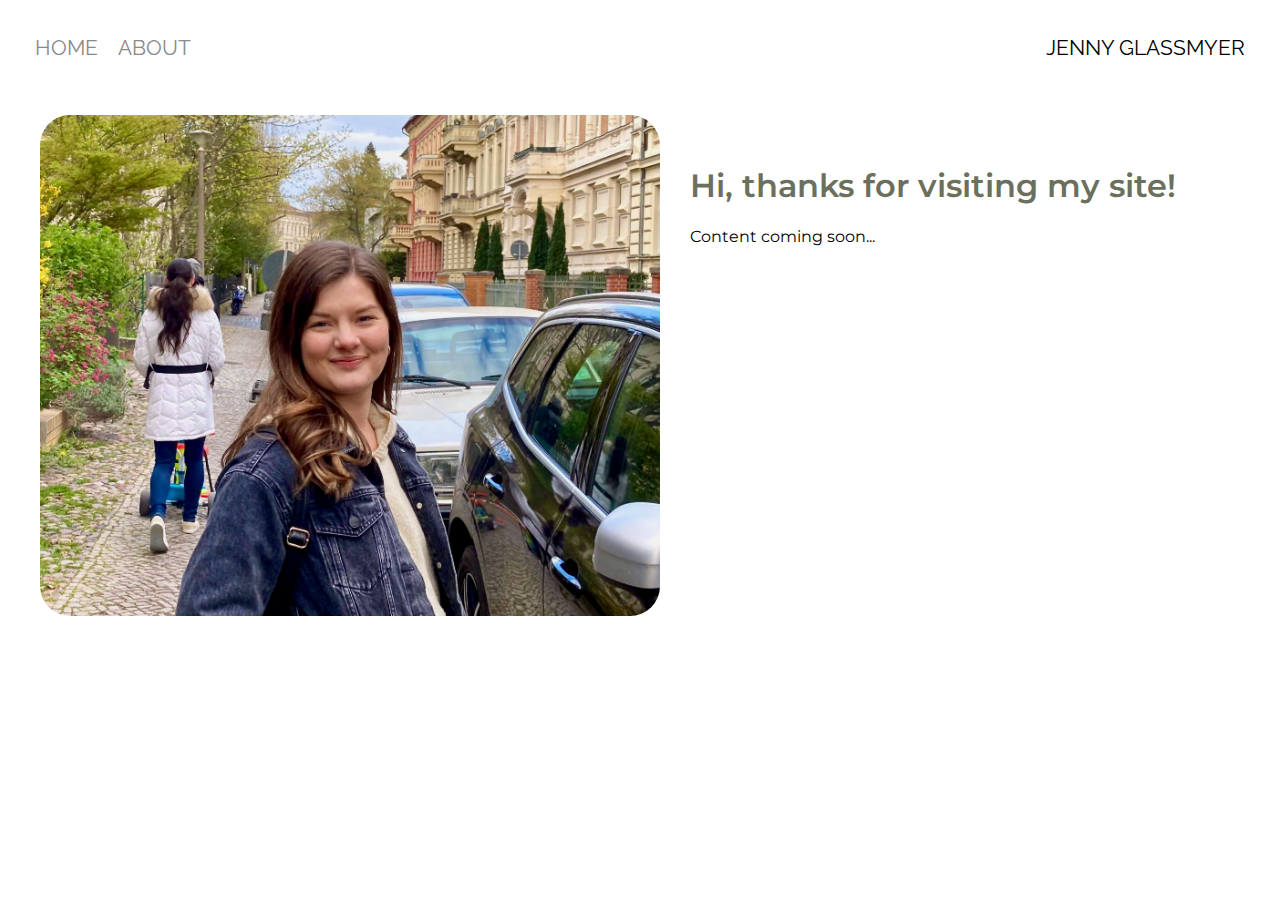
==== about.html @ 5b1f8963 "First commit without connect page connected and with portfolio images no whitespace" ====
<!DOCTYPE html>
<html>

<head>
   <meta charset="utf-8" />
   <title>About</title>
   <link rel="preconnect" href="https://fonts.gstatic.com">
   <link href="https://fonts.googleapis.com/css2?family=Montserrat:wght@100;600&family=Raleway:wght@300&display=swap" rel="stylesheet">
   <link rel="stylesheet" href="styles.css">
</head>

<body>
   <div class="container">
      <div class="nav-wrapper">
         <div class="left-side">
            <div class="nav-link-wrapper">
               <a href="index.html">Home</a>
            </div>

            <div class="nav-link-wrapper">
               <a href="about.html">About</a>
            </div>
         </div>

         <div class="right-side">
            <div class="brand">
               <div>JENNY GLASSMYER</div>
            </div>
         </div>
      </div>

      <div class="content-wrapper">
         <div class="two-column-wrapper">
            <div class="profile-image-wrapper">
               <img src="images/profile.png" alt="Profile Image">
            </div>
            <div class="profile-content-wrapper">
               <h1>Hi, thanks for visiting my site!</h1>
               <p>
                  Content coming soon...
               </p>
            </div>
         </div>

      </div>
   </div>
</body>
</html>
---- styles.css ----
/* Master Styles */

body {
  margin: 10px;

}

.container {
  display: grid;
  grid-template-columns: 1fr;

}

/* Nav Styles */
.nav-wrapper {
  display: flex;
  justify-content: space-between;
  padding: 25px;
  font-family:  'Raleway', sans-serif;
}

.left-side {
  display: flex;

}

.nav-wrapper > .left-side > div {
  margin-right:  20px;
  font-size: 1.3rem;
  text-transform: uppercase;

}

.brand {
  font-size: 1.3rem;
}

.nav-link-wrapper {
  height: 22px;
  border-bottom: 1px solid transparent;
  transition: border-bottom 0.5s;
}

.nav-link-wrapper a {
  color:  #8a8a8a;
  text-decoration: none;
  transition: color 0.5s;
}

.nav-link-wrapper:hover {
  border-bottom: 1px solid black;

}

.nav-link-wrapper a:hover {
  color:  black;
}

/* Portfolio Styles */

.portfolio-items-wrapper {
  display: grid;
  grid-template-columns: repeat(auto-fit, max(33.33%));
}

.portfolio-item-wrapper {
  position:  relative;
  margin: 10px;
}

.portfolio-img-background {
  height: 400px;
  width: 100%;
  background-size: cover;
  background-position: center;
  background-repeat: no-repeat;
}

.img-text-wrapper {
  position: absolute;
  top: 0;
  display: flex;
  flex-direction: column;
  justify-content: center;
  align-items: center ;
  height: 100%;
  text-align: center;
  padding-left: 150px;
  padding-right: 100px;
  padding-top: 30px;
}

.img-text-wrapper-uofl {
  position: absolute;
  top: 0;
  display: flex;
  flex-direction: column;
  justify-content: center;
  align-items: center ;
  height: 100%;
  text-align: center;
  padding-left: 150px;
  padding-right: 100px;
  padding-top: 35px;
}

.logo-wrapper-jfs img {
  margin: 0 auto;
  width:  55%;
}

.logo-wrapper-tbb img {
  width:  55% ;
  margin: 0 auto;
}

.logo-wrapper-uw img {
  width: 40% ;
  margin: 0 auto;
}

.logo-wrapper-uofl img {
  width: 34% ;
  margin-right: 50px;
  margin-top: 30px;
}

.logo-wrapper-lewagon img {
  width: 70% ;
  margin-right: 50px;
  margin-top: 20px;
}

.logo-wrapper-harvard img {
  width:  65% ;
  margin: 0 auto;
}

.logo-wrapper-self img {
  width:  65% ;
  margin: 0 auto;
}

.logo-wrapper-freelance img {
  width:  65% ;
  margin: 0 auto;
}

.logo-wrapper-languages img {
  width:  65% ;
  margin: 0 auto;
}

.img-text-wrapper .subtitle {
  transition:  1s;
  font-weight:  600;
  color:  transparent;
  font-family: 'Montserrat', sans-serif;
}

.img-text-wrapper:hover .subtitle {
  font-weight: 600;
  color: beige;
  font-family: 'Montserrat', sans-serif;
}

.img-text-wrapper-uofl .subtitle {
  transition:  1s;
  font-weight:  600;
  font-family: 'Montserrat', sans-serif;
  color:  transparent;
  padding-right: 60px;
}

.img-text-wrapper-uofl:hover .subtitle {
  font-weight: 600;
  color: beige;
  font-family: 'Montserrat', sans-serif;
}

.img-darken {
  transition:  1s;
  filter:  brightness(30%);
}

/*About Page Styles*/
.two-column-wrapper {
  display: grid;
  grid-template-columns: 1fr 1fr;
  margin:  10px;
}

.profile-image-wrapper img {
  width:  100%;
  padding: 20px;
  border-radius: 50px;
}

.profile-content-wrapper {
  padding:  50px;
  font-family: 'Montserrat', sans-serif;
}

.profile-content-wrapper h1 {
  color: #6b705c;
  font-weight:  600;
}
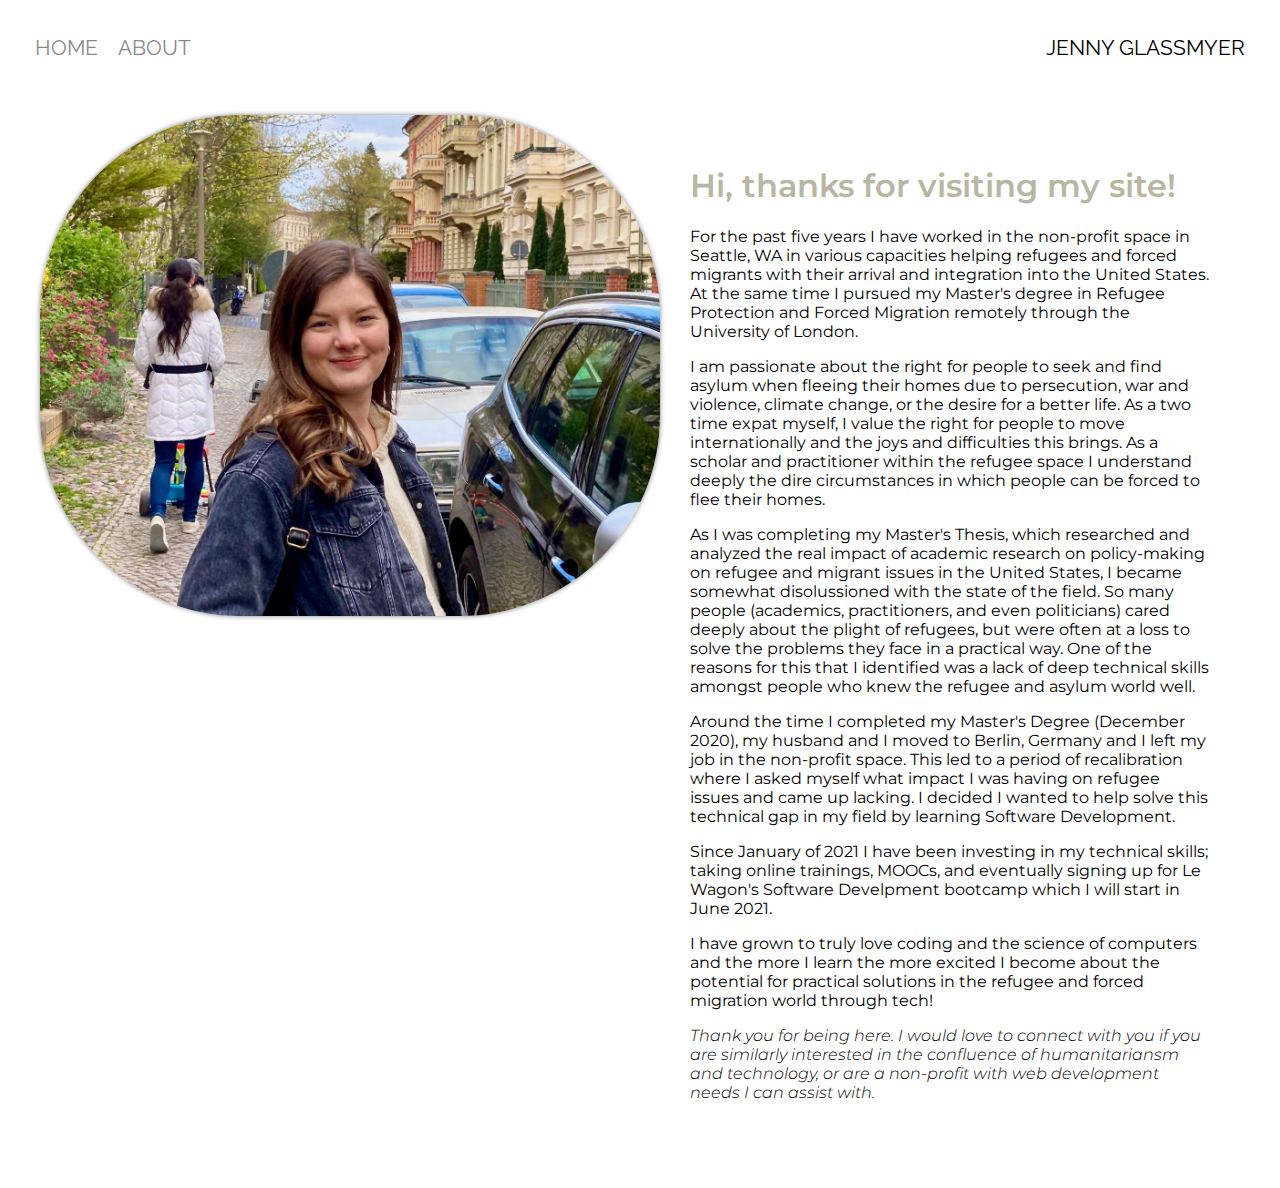
==== commit b453bc8d: "added profile text" ====
--- a/about.html
+++ b/about.html
@@ -5,7 +5,7 @@
    <meta charset="utf-8" />
    <title>About</title>
    <link rel="preconnect" href="https://fonts.gstatic.com">
-   <link href="https://fonts.googleapis.com/css2?family=Montserrat:wght@100;600&family=Raleway:wght@300&display=swap" rel="stylesheet">
+   <link href="https://fonts.googleapis.com/css2?family=Montserrat:ital,wght@0,100;0,600;1,300&family=Raleway:wght@300&display=swap" rel="stylesheet">
    <link rel="stylesheet" href="styles.css">
 </head>
 
@@ -37,7 +37,25 @@
             <div class="profile-content-wrapper">
                <h1>Hi, thanks for visiting my site!</h1>
                <p>
-                  Content coming soon...
+                  For the past five years I have worked in the non-profit space in Seattle, WA in various capacities helping refugees and forced migrants with their arrival and integration into the United States. At the same time I pursued my Master's degree in Refugee Protection and Forced Migration remotely through the University of London.
+               </p>
+               <p>
+                  I am passionate about the right for people to seek and find asylum when fleeing their homes due to persecution, war and violence, climate change, or the desire for a better life. As a two time expat myself, I value the right for people to move internationally and the joys and difficulties this brings. As a scholar and practitioner within the refugee space I understand deeply the dire circumstances in which people can be forced to flee their homes.
+               </p>
+               <p>
+                  As I was completing my Master's Thesis, which researched and analyzed the real impact of academic research on policy-making on refugee and migrant issues in the United States, I became somewhat disolussioned with the state of the field. So many people (academics, practitioners, and even politicians) cared deeply about the plight of refugees, but were often at a loss to solve the problems they face in a practical way. One of the reasons for this that I identified was a lack of deep technical skills amongst people who knew the refugee and asylum world well.
+               </p>
+               <p>
+                  Around the time I completed my Master's Degree (December 2020), my husband and I moved to Berlin, Germany and I left my job in the non-profit space. This led to a period of recalibration where I asked myself what impact I was having on refugee issues and came up lacking. I decided I wanted to help solve this technical gap in my field by learning Software Development.
+               </p>
+               <p>
+                  Since January of 2021 I have been investing in my technical skills; taking online trainings, MOOCs, and eventually signing up for Le Wagon's Software Develpment bootcamp which I will start in June 2021.
+               </p>
+               <p>
+                  I have grown to truly love coding and the science of computers and the more I learn the more excited I become about the potential for practical solutions in the refugee and forced migration world through tech!
+               </p>
+               <p class="outro">
+                  <i>Thank you for being here. I would love to connect with you if you are similarly interested in the confluence of humanitariansm and technology, or are a non-profit with web development needs I can assist with.</i>
                </p>
             </div>
          </div>
--- a/styles.css
+++ b/styles.css
@@ -65,12 +65,13 @@
 
 .portfolio-item-wrapper {
   position:  relative;
-  margin: 10px;
+  margin: 4px;
 }
 
 .portfolio-img-background {
   height: 400px;
   width: 100%;
+  border-radius: 10px;
   background-size: cover;
   background-position: center;
   background-repeat: no-repeat;
@@ -192,8 +193,9 @@
 
 .profile-image-wrapper img {
   width:  100%;
-  padding: 20px;
-  border-radius: 50px;
+  border-radius: 200px;
+  margin: 20px;
+  box-shadow: 0px 0px 5px gray;
 }
 
 .profile-content-wrapper {
@@ -202,6 +204,10 @@
 }
 
 .profile-content-wrapper h1 {
-  color: #6b705c;
+  color: #b7b7a4;
   font-weight:  600;
 }
+
+.outro {
+  font-weight: 300;
+}
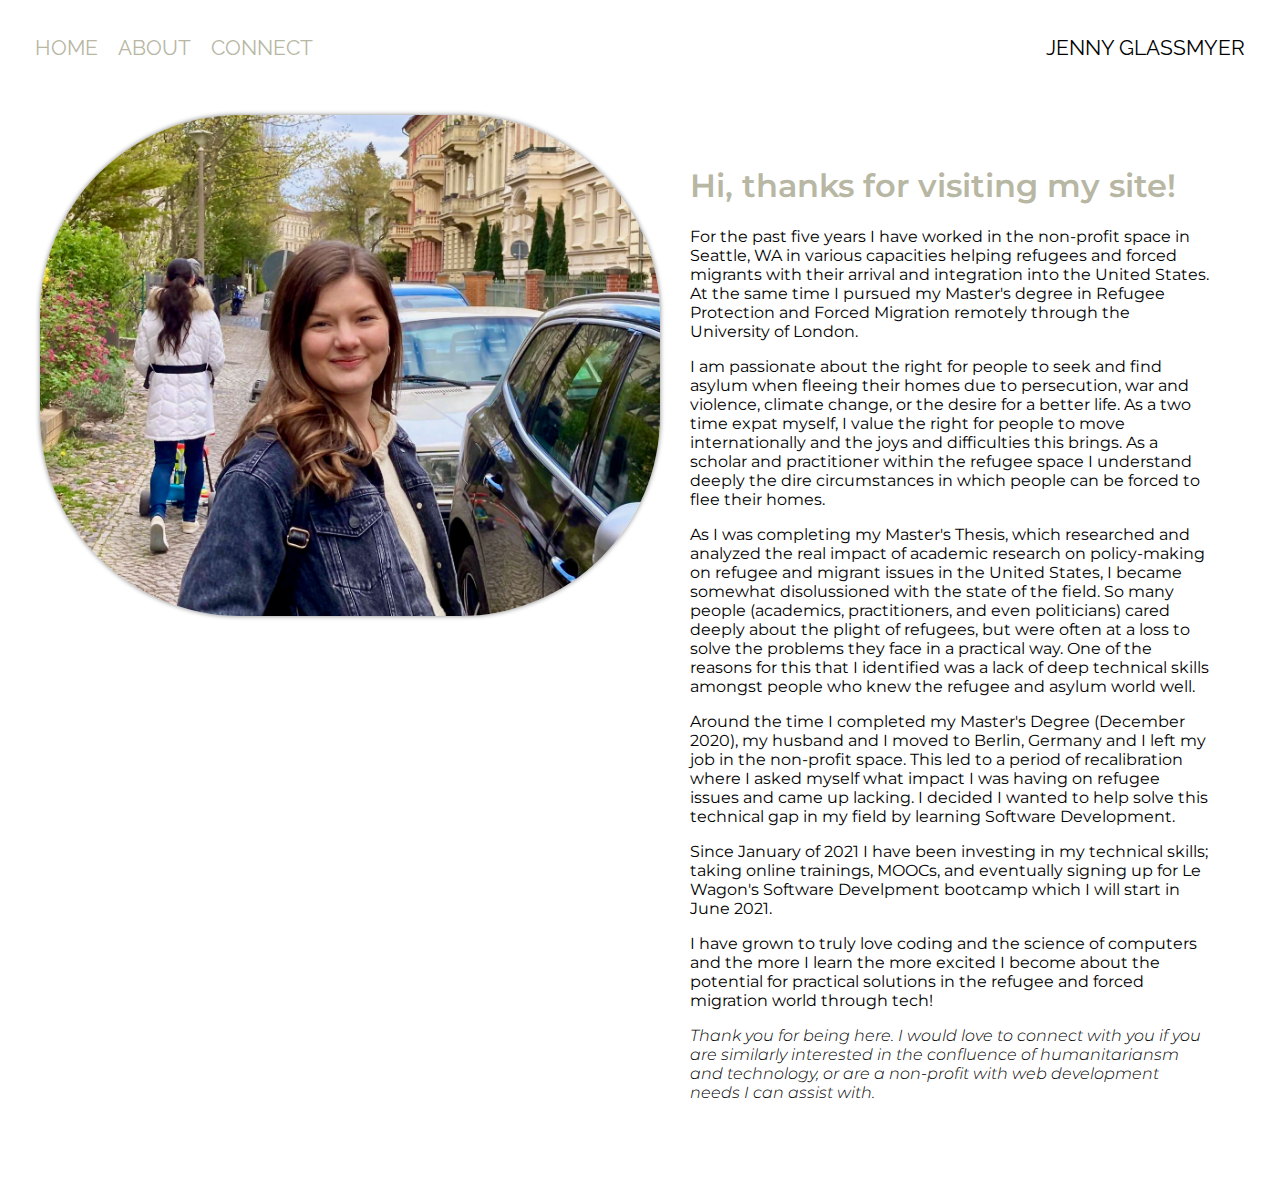
==== commit 78bb5e36: "changes to connect page" ====
--- a/about.html
+++ b/about.html
@@ -19,6 +19,10 @@
 
             <div class="nav-link-wrapper">
                <a href="about.html">About</a>
+            </div>
+
+            <div class="nav-link-wrapper">
+               <a href="connect.html">Connect</a>
             </div>
          </div>
 
--- a/styles.css
+++ b/styles.css
@@ -42,7 +42,7 @@
 }
 
 .nav-link-wrapper a {
-  color:  #8a8a8a;
+  color: #b7b7a4;
   text-decoration: none;
   transition: color 0.5s;
 }
@@ -211,3 +211,30 @@
 .outro {
   font-weight: 300;
 }
+
+/*Connect Page Styles*/
+.connect-image-wrapper {
+  position:  relative;
+  top: 0;
+  margin: 10px;
+}
+
+.connect-img-background {
+  height: 270px;
+  width: 100%;
+  border-radius: 10px;
+  background-size: cover;
+  background-position: center;
+  background-repeat: no-repeat;
+}
+
+.connect-logo-wrapper {
+  position: absolute;
+  top: 37%;
+  left: 43%;
+  display: flex;
+  flex-direction: column;
+  justify-content: center;
+  align-items: center ;
+}
+
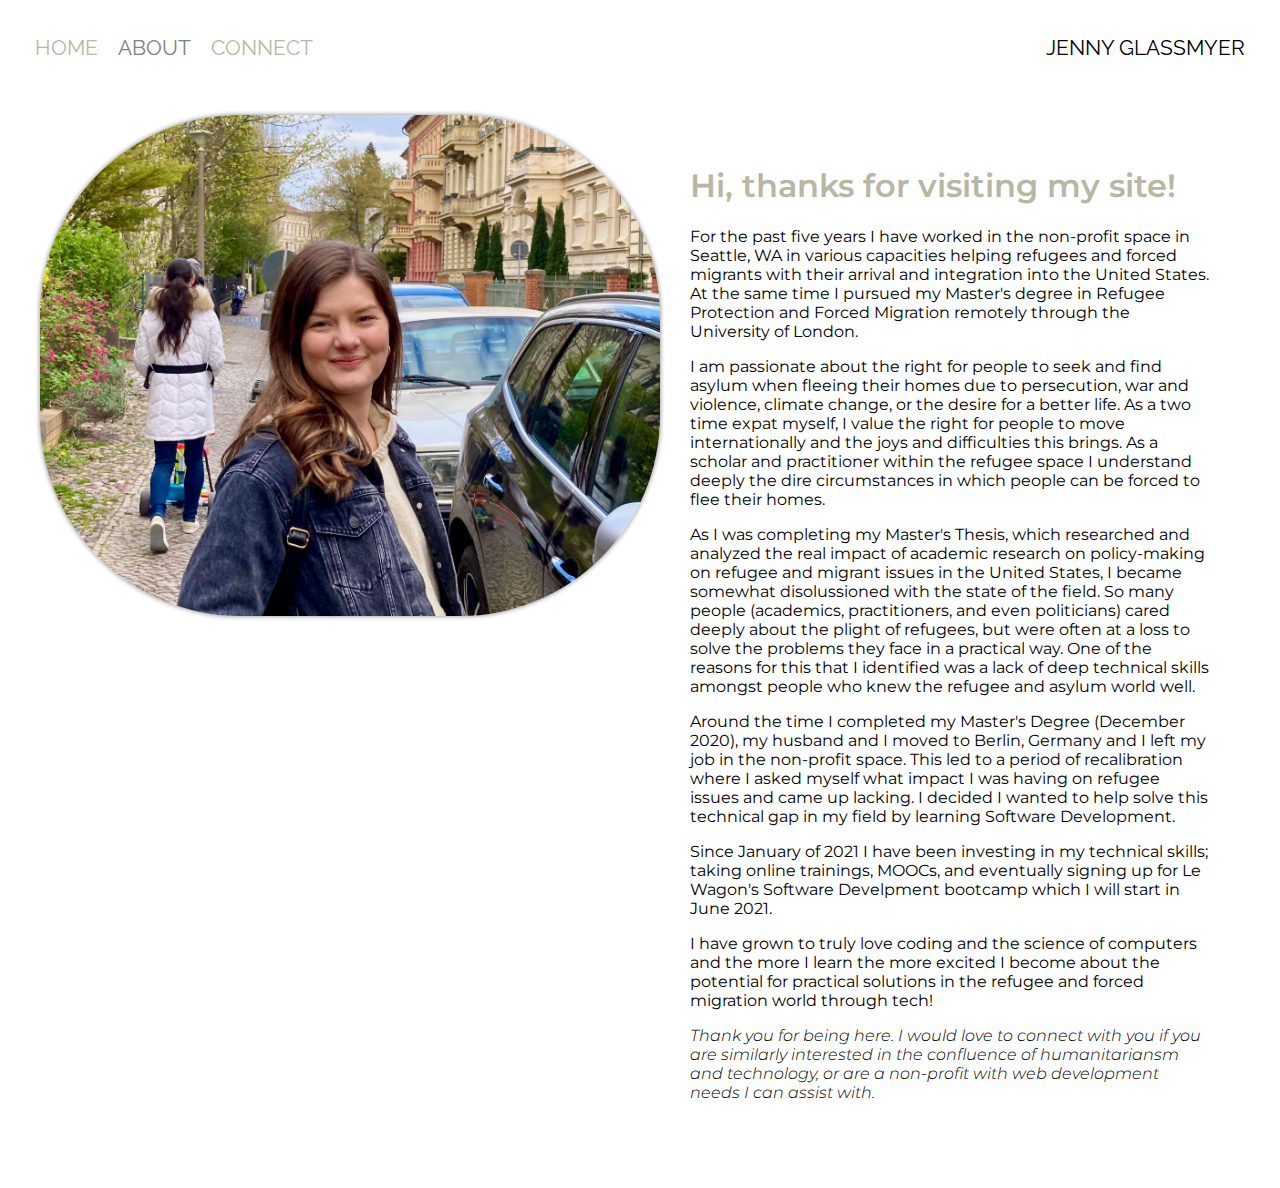
==== commit b213d09d: "added style for active links" ====
--- a/about.html
+++ b/about.html
@@ -17,7 +17,7 @@
                <a href="index.html">Home</a>
             </div>
 
-            <div class="nav-link-wrapper">
+            <div class="nav-link-wrapper active-nav-link">
                <a href="about.html">About</a>
             </div>
 
--- a/styles.css
+++ b/styles.css
@@ -47,13 +47,12 @@
   transition: color 0.5s;
 }
 
-.nav-link-wrapper:hover {
-  border-bottom: 1px solid black;
-
-}
-
 .nav-link-wrapper a:hover {
   color:  black;
+}
+
+.active-nav-link a {
+  color: gray !important;
 }
 
 /* Portfolio Styles */
